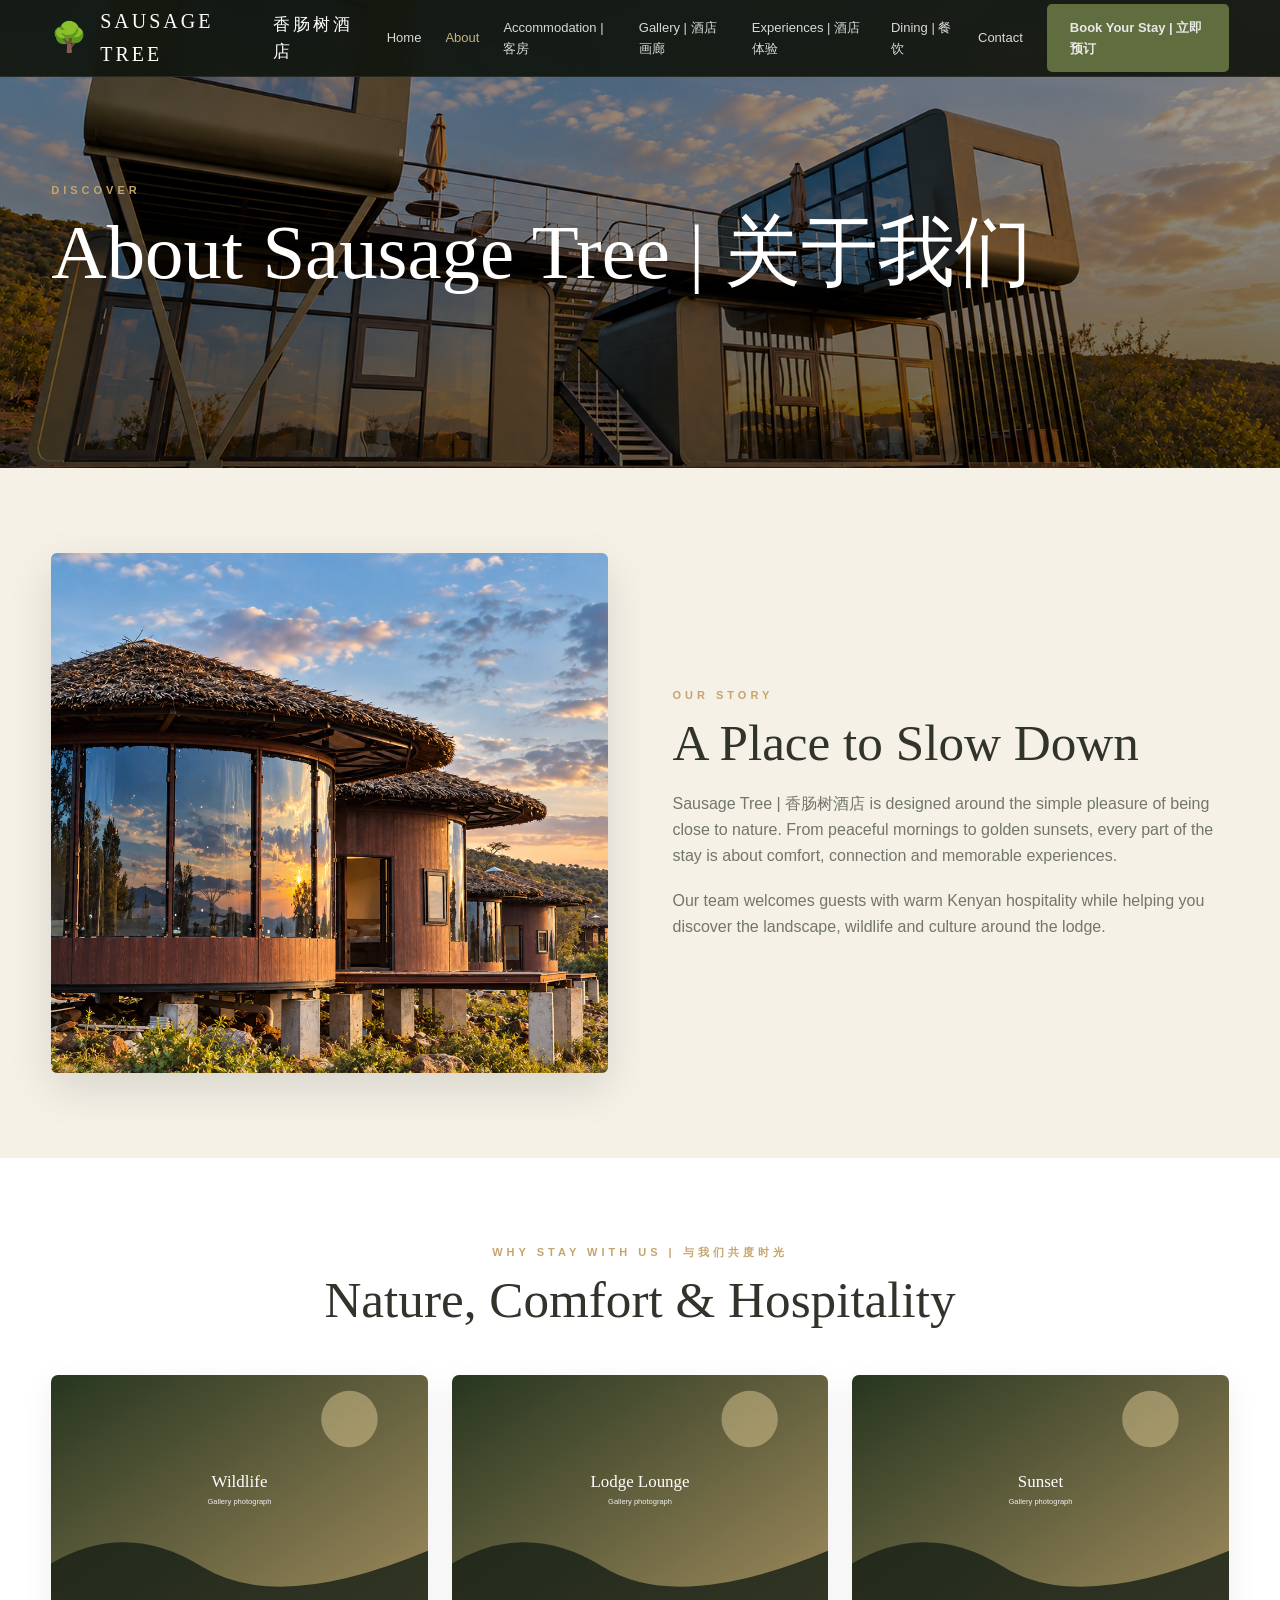
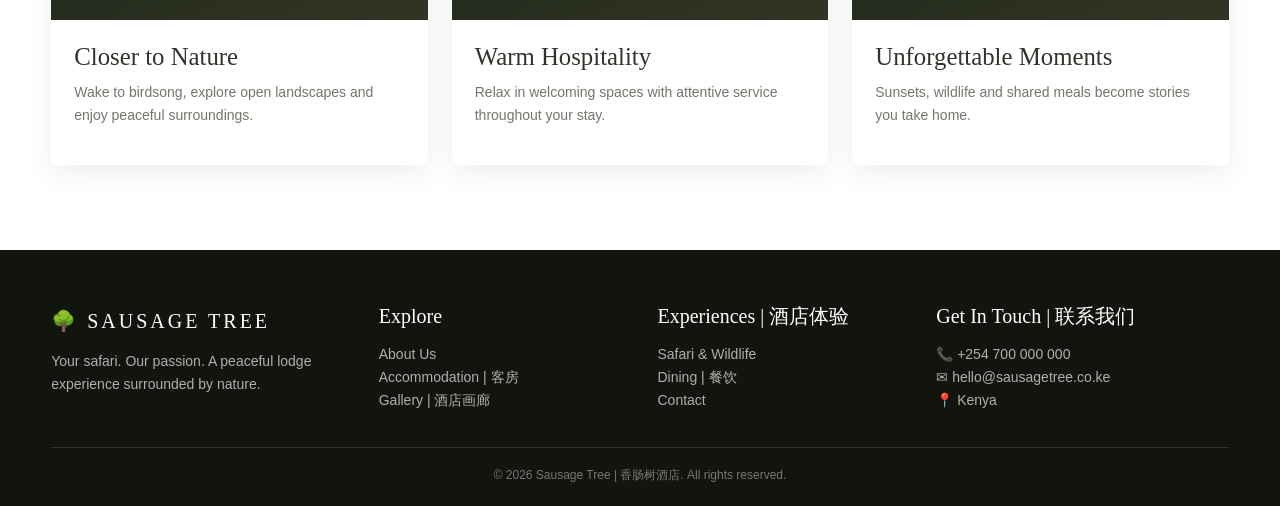
==== about.html @ 6ffd8713 "Add files via upload" ====
<!DOCTYPE html><html lang="en" xmlns="http://www.w3.org/1999/xhtml"><head><meta charset="UTF-8"><meta name="viewport" content="width=device-width, initial-scale=1.0">
<title>About | Sausage Tree | 香肠树酒店</title><meta name="description" content="Sausage Tree | 香肠树酒店 — nature, comfort, wildlife and unforgettable African experiences.">
<link rel="stylesheet" href="assets/css/style.css"></head><body><header><div class="container nav"><a class="logo" href="index.html"><span class="logo-mark">🌳</span> SAUSAGE TREE <small>香肠树酒店</small></a><button class="menu">☰</button><nav class="nav-links"><a class="" href="index.html">Home</a><a class="active" href="about.html">About</a><a class="" href="accommodation.html">Accommodation | 客房</a><a class="" href="gallery.html">Gallery | 酒店画廊</a><a class="" href="experiences.html">Experiences | 酒店体验</a><a class="" href="dining.html">Dining | 餐饮</a><a class="" href="contact.html">Contact</a><a class="btn" href="contact.html">Book Your Stay | 立即预订</a></nav></div></header><main><section class="page-hero"><div class="container"><div class="kicker">Discover</div><h1>About Sausage Tree | 关于我们</h1></div></section>
<section class="section"><div class="container two-col"><div class="image-card"><img src="assets/images/about/about.png" alt="About Sausage Tree | 关于我们"></div><div><div class="kicker">Our Story</div><h2>A Place to Slow Down</h2><p style="margin:18px 0">Sausage Tree | 香肠树酒店 is designed around the simple pleasure of being close to nature. From peaceful mornings to golden sunsets, every part of the stay is about comfort, connection and memorable experiences.</p><p>Our team welcomes guests with warm Kenyan hospitality while helping you discover the landscape, wildlife and culture around the lodge.</p></div></div></section>
<section class="section intro"><div class="container"><div class="section-title"><div class="kicker">Why Stay With Us | 与我们共度时光</div><h2>Nature, Comfort & Hospitality</h2></div><div class="cards"><div class="card"><img src="assets/images/gallery/wildlife.svg"><div class="card-body"><h3>Closer to Nature</h3><p>Wake to birdsong, explore open landscapes and enjoy peaceful surroundings.</p></div></div><div class="card"><img src="assets/images/gallery/lounge.svg"><div class="card-body"><h3>Warm Hospitality</h3><p>Relax in welcoming spaces with attentive service throughout your stay.</p></div></div><div class="card"><img src="assets/images/gallery/sunset.svg"><div class="card-body"><h3>Unforgettable Moments</h3><p>Sunsets, wildlife and shared meals become stories you take home.</p></div></div></div></div></section></main><footer><div class="container footer-grid">
<div><div class="logo">🌳 SAUSAGE TREE</div><p style="margin-top:12px">Your safari. Our passion. A peaceful lodge experience surrounded by nature.</p></div>
<div><h3>Explore</h3><p><a href="about.html">About Us</a></p><p><a href="accommodation.html">Accommodation | 客房</a></p><p><a href="gallery.html">Gallery | 酒店画廊</a></p></div>
<div><h3>Experiences | 酒店体验</h3><p><a href="experiences.html">Safari & Wildlife</a></p><p><a href="dining.html">Dining | 餐饮</a></p><p><a href="contact.html">Contact</a></p></div>
<div><h3>Get In Touch | 联系我们</h3><p>📞 +254 700 000 000</p><p>✉ hello@sausagetree.co.ke</p><p>📍 Kenya</p></div>
</div><div class="container footer-bottom">© 2026 Sausage Tree | 香肠树酒店. All rights reserved.</div></footer>
<div class="lightbox"><span class="close">&times;</span><img src="" alt="Gallery | 酒店画廊 image"></div>
<script src="assets/js/main.js"></script></body></html>
---- assets/css/style.css ----
:root{
  --green:#1d2818;--green2:#2f3d22;--olive:#697743;--cream:#f5f1e7;
  --sand:#d9c9a7;--gold:#c5a46d;--dark:#11150e;--white:#fff;
  --text:#30342b;--muted:#72766b;--shadow:0 15px 45px rgba(0,0,0,.12);
  --serif:"Georgia","Times New Roman",serif;
  --sans:Arial,"Noto Sans","Noto Sans SC","Microsoft YaHei",Helvetica,sans-serif;
}
*{box-sizing:border-box;margin:0;padding:0}
html{scroll-behavior:smooth}
body{font-family:var(--sans);color:var(--text);background:var(--cream);line-height:1.65}
img{display:block;width:100%;object-fit:cover}
a{text-decoration:none;color:inherit}
.container{width:min(1180px,92%);margin:auto}
.btn{display:inline-flex;align-items:center;gap:9px;padding:13px 23px;background:var(--olive);color:#fff;border-radius:5px;font-weight:700;transition:.25s}
.btn:hover{background:var(--green2);transform:translateY(-2px)}
.btn-outline{background:transparent;border:1px solid rgba(255,255,255,.7)}
.section{padding:85px 0}
.section-title{text-align:center;max-width:720px;margin:0 auto 45px}
.kicker{text-transform:uppercase;letter-spacing:4px;font-size:11px;color:var(--gold);font-weight:800;margin-bottom:10px}
h1,h2,h3,h4{font-family:var(--serif);font-weight:500;line-height:1.15}
h2{font-size:clamp(2rem,4vw,3.2rem)}
h3{font-size:1.55rem}
p{color:var(--muted)}
header{position:fixed;top:0;left:0;right:0;z-index:1000;background:rgba(17,21,14,.92);backdrop-filter:blur(10px);border-bottom:1px solid rgba(255,255,255,.08)}
.nav{height:76px;display:flex;align-items:center;justify-content:space-between;gap:25px}
.logo{color:#fff;font-family:var(--serif);font-size:20px;letter-spacing:3px;display:flex;align-items:center;gap:10px}
.logo-mark{font-size:29px}
.nav-links{display:flex;align-items:center;gap:24px;color:#eee;font-size:13px}
.nav-links a{opacity:.9}.nav-links a:hover,.nav-links a.active{color:#d8c58f}
.menu{display:none;background:none;border:0;color:white;font-size:28px}
.hero{min-height:92vh;padding-top:76px;display:flex;align-items:center;color:white;background:linear-gradient(90deg,rgba(10,14,8,.78),rgba(10,14,8,.18)),url("../images/hero/hero.png") center/cover}
.hero-content{max-width:700px;padding:100px 0}
.hero h1{font-size:clamp(3.2rem,7vw,6.5rem);margin:10px 0 18px}
.hero h1 span{display:block;font-size:.42em;letter-spacing:8px;text-transform:uppercase;font-family:var(--sans)}
.hero p{color:#f2eee5;max-width:610px;font-size:17px;margin-bottom:28px}
.hero-buttons{display:flex;gap:12px;flex-wrap:wrap}
.intro{background:#fff}
.two-col{display:grid;grid-template-columns:1fr 1fr;gap:65px;align-items:center}
.image-card{border-radius:6px;overflow:hidden;box-shadow:var(--shadow)}
.image-card img{height:520px}
.features{display:grid;grid-template-columns:repeat(4,1fr);gap:1px;margin-top:30px;border-top:1px solid #ddd}
.feature{padding:20px 8px;text-align:center;border-right:1px solid #ddd}
.feature:last-child{border:0}.feature strong{display:block;font-size:12px;margin-top:5px}
.cards{display:grid;grid-template-columns:repeat(3,1fr);gap:24px}
.card{background:#fff;border-radius:7px;overflow:hidden;box-shadow:0 8px 30px rgba(0,0,0,.07)}
.card img{height:245px}.card-body{padding:23px}.card-body p{font-size:14px;margin:9px 0 15px}
.gallery-section{background:var(--green);color:#fff}
.gallery-section p{color:#c8cbbb}
.gallery-grid{display:grid;grid-template-columns:repeat(4,1fr);grid-auto-rows:190px;gap:9px}
.gallery-grid a{overflow:hidden;border-radius:4px;position:relative}
.gallery-grid a:first-child{grid-column:span 2;grid-row:span 2}
.gallery-grid a:nth-child(5){grid-column:span 2}
.gallery-grid img{height:100%;transition:.4s}.gallery-grid a:hover img{transform:scale(1.06)}
.experiences{background:#fff}
.experience-grid{display:grid;grid-template-columns:repeat(6,1fr);gap:18px;text-align:center}
.experience{padding:20px 8px}.experience .icon{font-size:28px}.experience h4{font-family:var(--sans);font-size:13px;margin-top:8px}
.cta{padding:90px 0;color:white;text-align:center;background:linear-gradient(rgba(17,21,14,.75),rgba(17,21,14,.75)),url("../images/experiences/experience-hero.svg") center/cover}
.cta p{color:#ddd;margin:15px auto 25px;max-width:650px}
.page-hero{height:52vh;padding-top:76px;color:#fff;display:flex;align-items:end;padding-bottom:65px;background:linear-gradient(rgba(0,0,0,.35),rgba(0,0,0,.6)),url("../images/hero/about1.png") center/cover}
.page-hero h1{font-size:clamp(2.8rem,6vw,5rem)}
.gallery-page{background:#11150e}
.gallery-page .section-title h2{color:#fff}.gallery-page .section-title p{color:#bbb}
.gallery-full{display:grid;grid-template-columns:repeat(3,1fr);gap:12px}
.gallery-full a{height:300px;overflow:hidden}.gallery-full img{height:100%;transition:.35s}.gallery-full a:hover img{transform:scale(1.05)}
.contact-grid{display:grid;grid-template-columns:1fr 1fr;gap:45px}
.contact-box{background:#fff;padding:32px;border-radius:7px;box-shadow:var(--shadow)}
.form-grid{display:grid;grid-template-columns:1fr 1fr;gap:15px}
input,select,textarea{width:100%;padding:13px;border:1px solid #ddd;border-radius:4px;font:inherit;background:#faf9f5}
textarea{min-height:130px;resize:vertical}.full{grid-column:1/-1}
footer{background:#11150e;color:#ddd;padding:55px 0 20px}
.footer-grid{display:grid;grid-template-columns:1.2fr 1fr 1fr 1.2fr;gap:35px}
footer p,footer a{color:#aeb2a6;font-size:14px}footer h3{color:white;margin-bottom:15px;font-size:20px}
.footer-bottom{border-top:1px solid #31362c;margin-top:35px;padding-top:18px;text-align:center;font-size:12px;color:#777}
.lightbox{position:fixed;inset:0;background:rgba(0,0,0,.94);display:none;align-items:center;justify-content:center;z-index:2000;padding:30px}
.lightbox.show{display:flex}.lightbox img{max-width:92vw;max-height:88vh;width:auto}.close{position:absolute;right:25px;top:15px;color:#fff;font-size:40px;cursor:pointer}
.map{min-height:330px;background:#dce3d3;display:flex;align-items:center;justify-content:center;color:#52604a;border-radius:7px}

.map-section {
    margin-top: 40px;
}

.map-section h3 {
    margin-bottom: 8px;
    color: var(--green);
    font-family: var(--serif);
}

.map-section > p {
    margin-bottom: 18px;
    color: var(--muted);
}
@media(max-width:850px){
 .nav-links{display:none;position:absolute;top:76px;left:0;right:0;background:var(--dark);padding:20px;flex-direction:column;align-items:flex-start}
 .nav-links.open{display:flex}.menu{display:block}
 .two-col,.contact-grid{grid-template-columns:1fr;gap:35px}.cards{grid-template-columns:1fr 1fr}
 .gallery-grid{grid-template-columns:1fr 1fr}.experience-grid{grid-template-columns:repeat(3,1fr)}
 .footer-grid{grid-template-columns:1fr 1fr}
}
@media(max-width:560px){
 .section{padding:60px 0}.hero{min-height:85vh}.hero-content{padding:65px 0}
 .cards,.gallery-full{grid-template-columns:1fr}.gallery-grid{grid-template-columns:1fr 1fr;grid-auto-rows:150px}
 .gallery-grid a:first-child{grid-column:span 2}.gallery-grid a:nth-child(5){grid-column:span 1}
 .experience-grid{grid-template-columns:repeat(2,1fr)}.features{grid-template-columns:1fr 1fr}
 .footer-grid{grid-template-columns:1fr}.form-grid{grid-template-columns:1fr}.full{grid-column:auto}
}
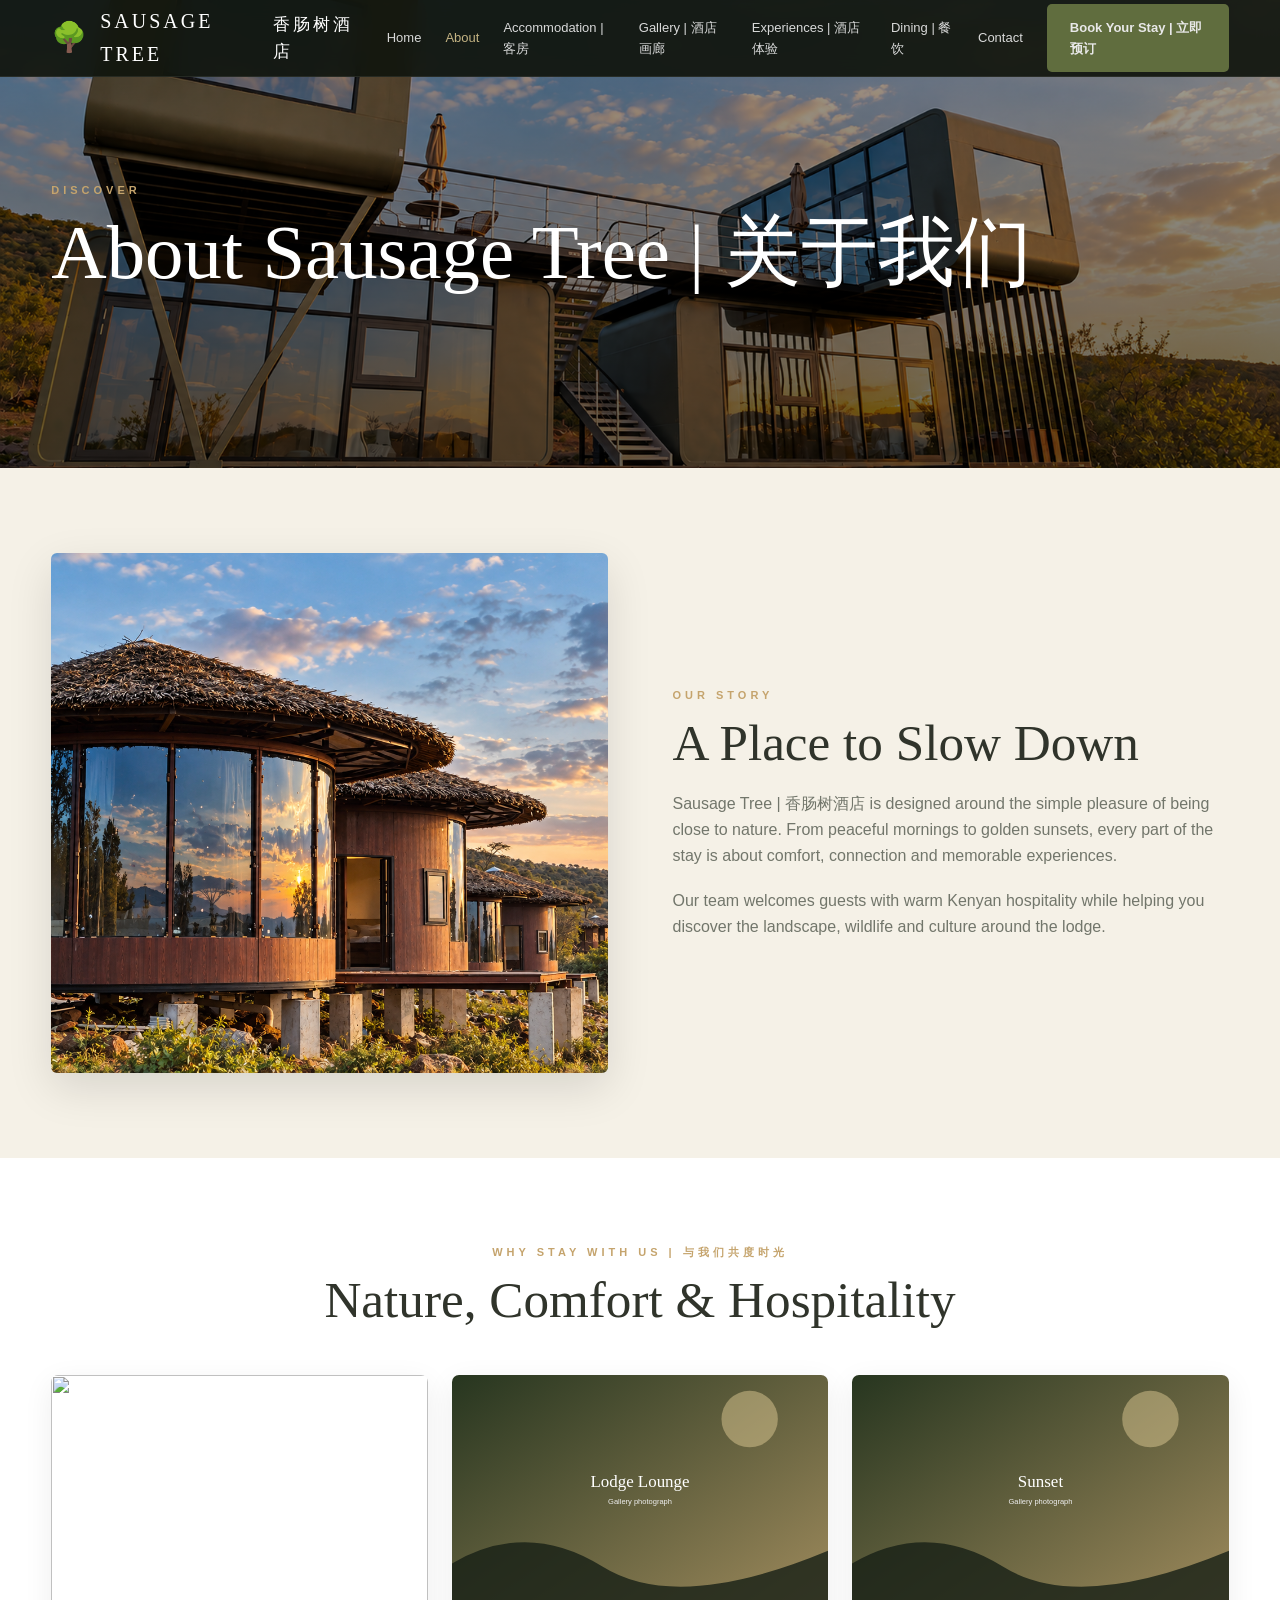
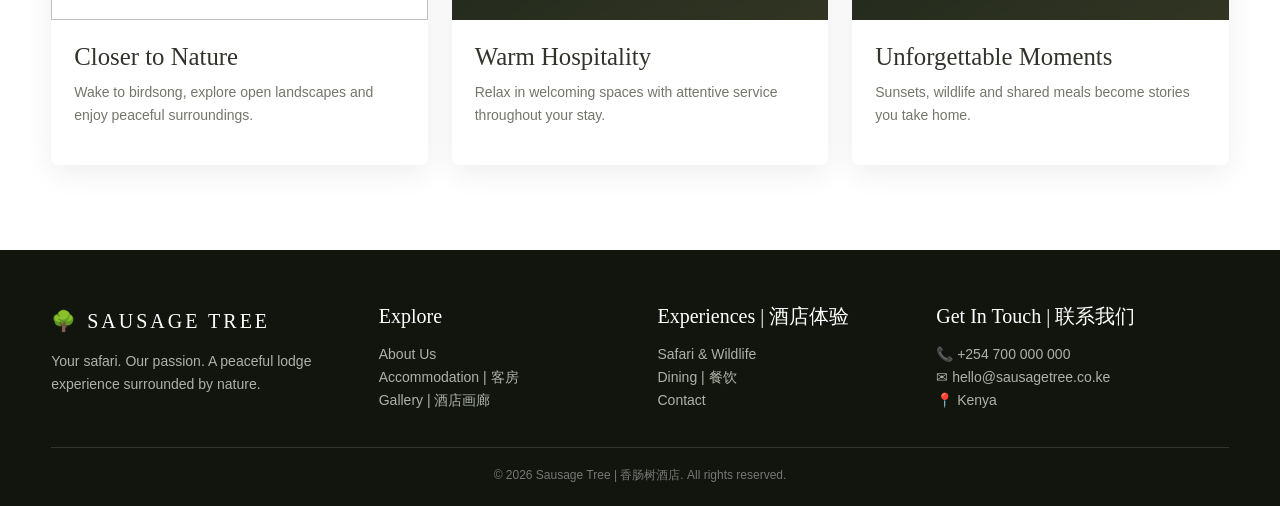
==== commit c6797d19: "Add introductory section on nature and hospitality Added introductory section about staying at Sausa" ====
--- a/about.html
+++ b/about.html
@@ -2,11 +2,11 @@
 <title>About | Sausage Tree | 香肠树酒店</title><meta name="description" content="Sausage Tree | 香肠树酒店 — nature, comfort, wildlife and unforgettable African experiences.">
 <link rel="stylesheet" href="assets/css/style.css"></head><body><header><div class="container nav"><a class="logo" href="index.html"><span class="logo-mark">🌳</span> SAUSAGE TREE <small>香肠树酒店</small></a><button class="menu">☰</button><nav class="nav-links"><a class="" href="index.html">Home</a><a class="active" href="about.html">About</a><a class="" href="accommodation.html">Accommodation | 客房</a><a class="" href="gallery.html">Gallery | 酒店画廊</a><a class="" href="experiences.html">Experiences | 酒店体验</a><a class="" href="dining.html">Dining | 餐饮</a><a class="" href="contact.html">Contact</a><a class="btn" href="contact.html">Book Your Stay | 立即预订</a></nav></div></header><main><section class="page-hero"><div class="container"><div class="kicker">Discover</div><h1>About Sausage Tree | 关于我们</h1></div></section>
 <section class="section"><div class="container two-col"><div class="image-card"><img src="assets/images/about/about.png" alt="About Sausage Tree | 关于我们"></div><div><div class="kicker">Our Story</div><h2>A Place to Slow Down</h2><p style="margin:18px 0">Sausage Tree | 香肠树酒店 is designed around the simple pleasure of being close to nature. From peaceful mornings to golden sunsets, every part of the stay is about comfort, connection and memorable experiences.</p><p>Our team welcomes guests with warm Kenyan hospitality while helping you discover the landscape, wildlife and culture around the lodge.</p></div></div></section>
-<section class="section intro"><div class="container"><div class="section-title"><div class="kicker">Why Stay With Us | 与我们共度时光</div><h2>Nature, Comfort & Hospitality</h2></div><div class="cards"><div class="card"><img src="assets/images/gallery/wildlife.svg"><div class="card-body"><h3>Closer to Nature</h3><p>Wake to birdsong, explore open landscapes and enjoy peaceful surroundings.</p></div></div><div class="card"><img src="assets/images/gallery/lounge.svg"><div class="card-body"><h3>Warm Hospitality</h3><p>Relax in welcoming spaces with attentive service throughout your stay.</p></div></div><div class="card"><img src="assets/images/gallery/sunset.svg"><div class="card-body"><h3>Unforgettable Moments</h3><p>Sunsets, wildlife and shared meals become stories you take home.</p></div></div></div></div></section></main><footer><div class="container footer-grid">
+<section class="section intro"><div class="container"><div class="section-title"><div class="kicker">Why Stay With Us | 与我们共度时光</div><h2>Nature, Comfort & Hospitality</h2></div><div class="cards"><div class="card"><img src="assets/images/gallery/wildlife.png"><div class="card-body"><h3>Closer to Nature</h3><p>Wake to birdsong, explore open landscapes and enjoy peaceful surroundings.</p></div></div><div class="card"><img src="assets/images/gallery/lounge.svg"><div class="card-body"><h3>Warm Hospitality</h3><p>Relax in welcoming spaces with attentive service throughout your stay.</p></div></div><div class="card"><img src="assets/images/gallery/sunset.svg"><div class="card-body"><h3>Unforgettable Moments</h3><p>Sunsets, wildlife and shared meals become stories you take home.</p></div></div></div></div></section></main><footer><div class="container footer-grid">
 <div><div class="logo">🌳 SAUSAGE TREE</div><p style="margin-top:12px">Your safari. Our passion. A peaceful lodge experience surrounded by nature.</p></div>
 <div><h3>Explore</h3><p><a href="about.html">About Us</a></p><p><a href="accommodation.html">Accommodation | 客房</a></p><p><a href="gallery.html">Gallery | 酒店画廊</a></p></div>
 <div><h3>Experiences | 酒店体验</h3><p><a href="experiences.html">Safari & Wildlife</a></p><p><a href="dining.html">Dining | 餐饮</a></p><p><a href="contact.html">Contact</a></p></div>
 <div><h3>Get In Touch | 联系我们</h3><p>📞 +254 700 000 000</p><p>✉ hello@sausagetree.co.ke</p><p>📍 Kenya</p></div>
 </div><div class="container footer-bottom">© 2026 Sausage Tree | 香肠树酒店. All rights reserved.</div></footer>
 <div class="lightbox"><span class="close">&times;</span><img src="" alt="Gallery | 酒店画廊 image"></div>
-<script src="assets/js/main.js"></script></body></html>+<script src="assets/js/main.js"></script></body></html>
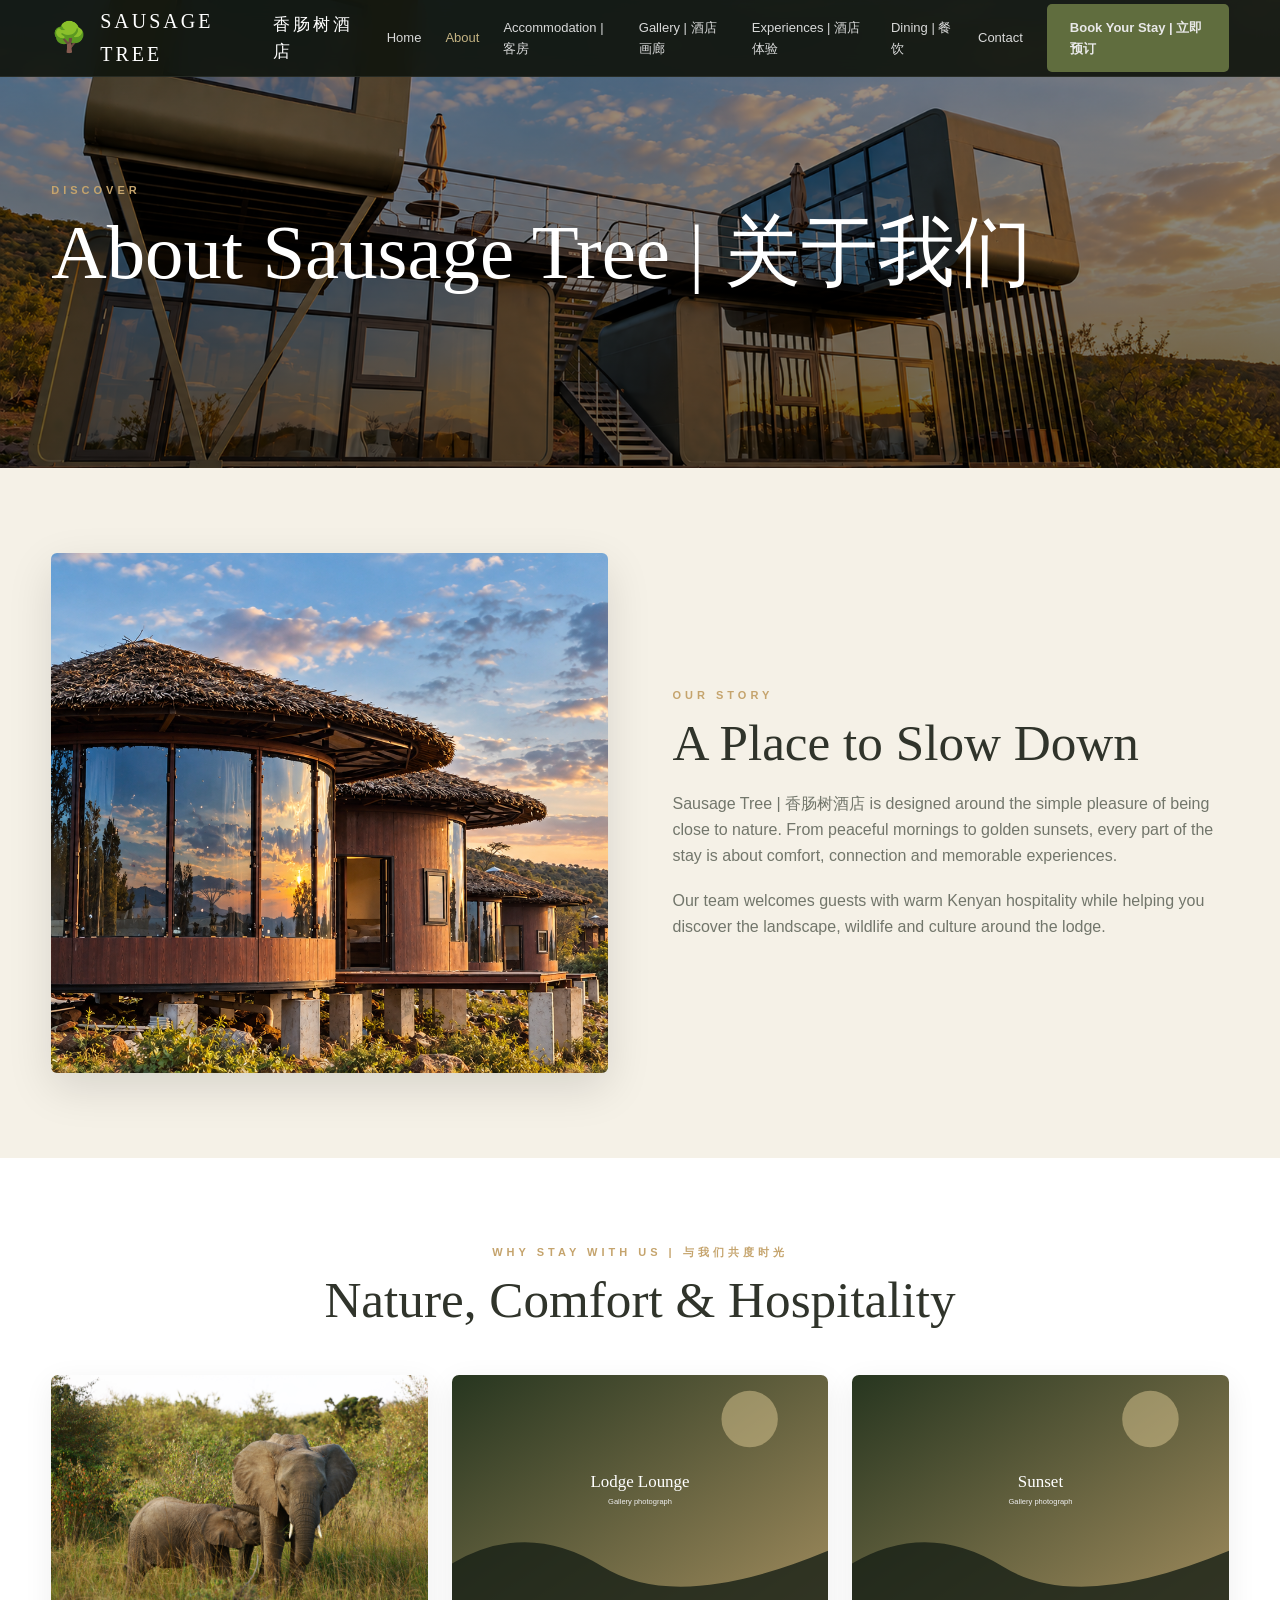
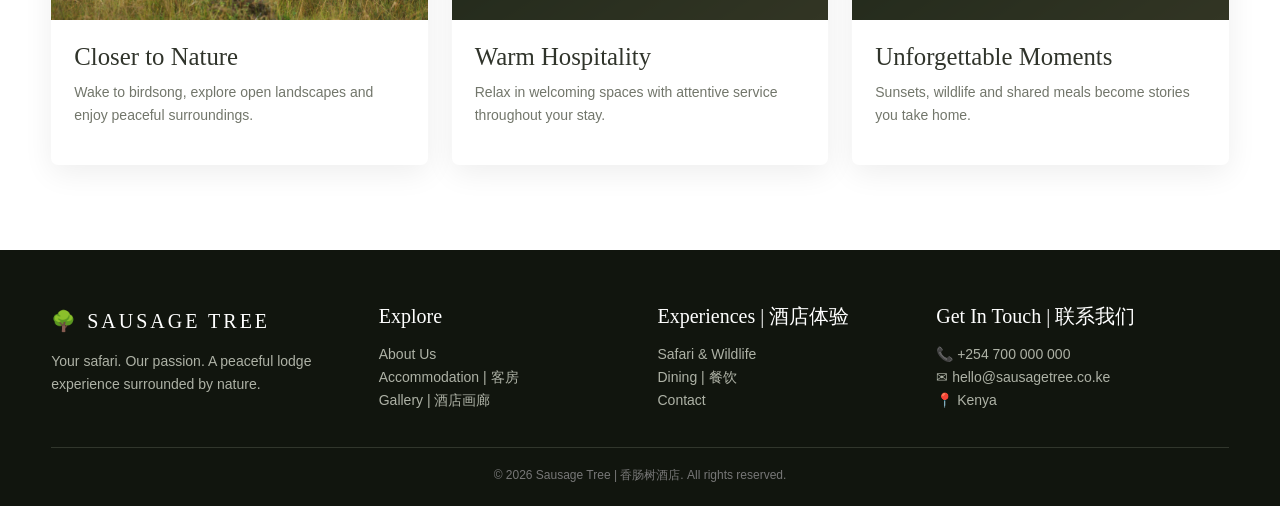
==== commit ec79c503: "Refactor 'Why Stay With Us' section with images Updated the 'Why Stay With Us' section to include im" ====
--- a/about.html
+++ b/about.html
@@ -2,7 +2,7 @@
 <title>About | Sausage Tree | 香肠树酒店</title><meta name="description" content="Sausage Tree | 香肠树酒店 — nature, comfort, wildlife and unforgettable African experiences.">
 <link rel="stylesheet" href="assets/css/style.css"></head><body><header><div class="container nav"><a class="logo" href="index.html"><span class="logo-mark">🌳</span> SAUSAGE TREE <small>香肠树酒店</small></a><button class="menu">☰</button><nav class="nav-links"><a class="" href="index.html">Home</a><a class="active" href="about.html">About</a><a class="" href="accommodation.html">Accommodation | 客房</a><a class="" href="gallery.html">Gallery | 酒店画廊</a><a class="" href="experiences.html">Experiences | 酒店体验</a><a class="" href="dining.html">Dining | 餐饮</a><a class="" href="contact.html">Contact</a><a class="btn" href="contact.html">Book Your Stay | 立即预订</a></nav></div></header><main><section class="page-hero"><div class="container"><div class="kicker">Discover</div><h1>About Sausage Tree | 关于我们</h1></div></section>
 <section class="section"><div class="container two-col"><div class="image-card"><img src="assets/images/about/about.png" alt="About Sausage Tree | 关于我们"></div><div><div class="kicker">Our Story</div><h2>A Place to Slow Down</h2><p style="margin:18px 0">Sausage Tree | 香肠树酒店 is designed around the simple pleasure of being close to nature. From peaceful mornings to golden sunsets, every part of the stay is about comfort, connection and memorable experiences.</p><p>Our team welcomes guests with warm Kenyan hospitality while helping you discover the landscape, wildlife and culture around the lodge.</p></div></div></section>
-<section class="section intro"><div class="container"><div class="section-title"><div class="kicker">Why Stay With Us | 与我们共度时光</div><h2>Nature, Comfort & Hospitality</h2></div><div class="cards"><div class="card"><img src="assets/images/gallery/wildlife.png"><div class="card-body"><h3>Closer to Nature</h3><p>Wake to birdsong, explore open landscapes and enjoy peaceful surroundings.</p></div></div><div class="card"><img src="assets/images/gallery/lounge.svg"><div class="card-body"><h3>Warm Hospitality</h3><p>Relax in welcoming spaces with attentive service throughout your stay.</p></div></div><div class="card"><img src="assets/images/gallery/sunset.svg"><div class="card-body"><h3>Unforgettable Moments</h3><p>Sunsets, wildlife and shared meals become stories you take home.</p></div></div></div></div></section></main><footer><div class="container footer-grid">
+<section class="section intro"><div class="container"><div class="section-title"><div class="kicker">Why Stay With Us | 与我们共度时光</div><h2>Nature, Comfort & Hospitality</h2></div><div class="cards"><div class="card"><img src="assets/images/gallery/wildlife.JPG"><div class="card-body"><h3>Closer to Nature</h3><p>Wake to birdsong, explore open landscapes and enjoy peaceful surroundings.</p></div></div><div class="card"><img src="assets/images/gallery/lounge.svg"><div class="card-body"><h3>Warm Hospitality</h3><p>Relax in welcoming spaces with attentive service throughout your stay.</p></div></div><div class="card"><img src="assets/images/gallery/sunset.svg"><div class="card-body"><h3>Unforgettable Moments</h3><p>Sunsets, wildlife and shared meals become stories you take home.</p></div></div></div></div></section></main><footer><div class="container footer-grid">
 <div><div class="logo">🌳 SAUSAGE TREE</div><p style="margin-top:12px">Your safari. Our passion. A peaceful lodge experience surrounded by nature.</p></div>
 <div><h3>Explore</h3><p><a href="about.html">About Us</a></p><p><a href="accommodation.html">Accommodation | 客房</a></p><p><a href="gallery.html">Gallery | 酒店画廊</a></p></div>
 <div><h3>Experiences | 酒店体验</h3><p><a href="experiences.html">Safari & Wildlife</a></p><p><a href="dining.html">Dining | 餐饮</a></p><p><a href="contact.html">Contact</a></p></div>
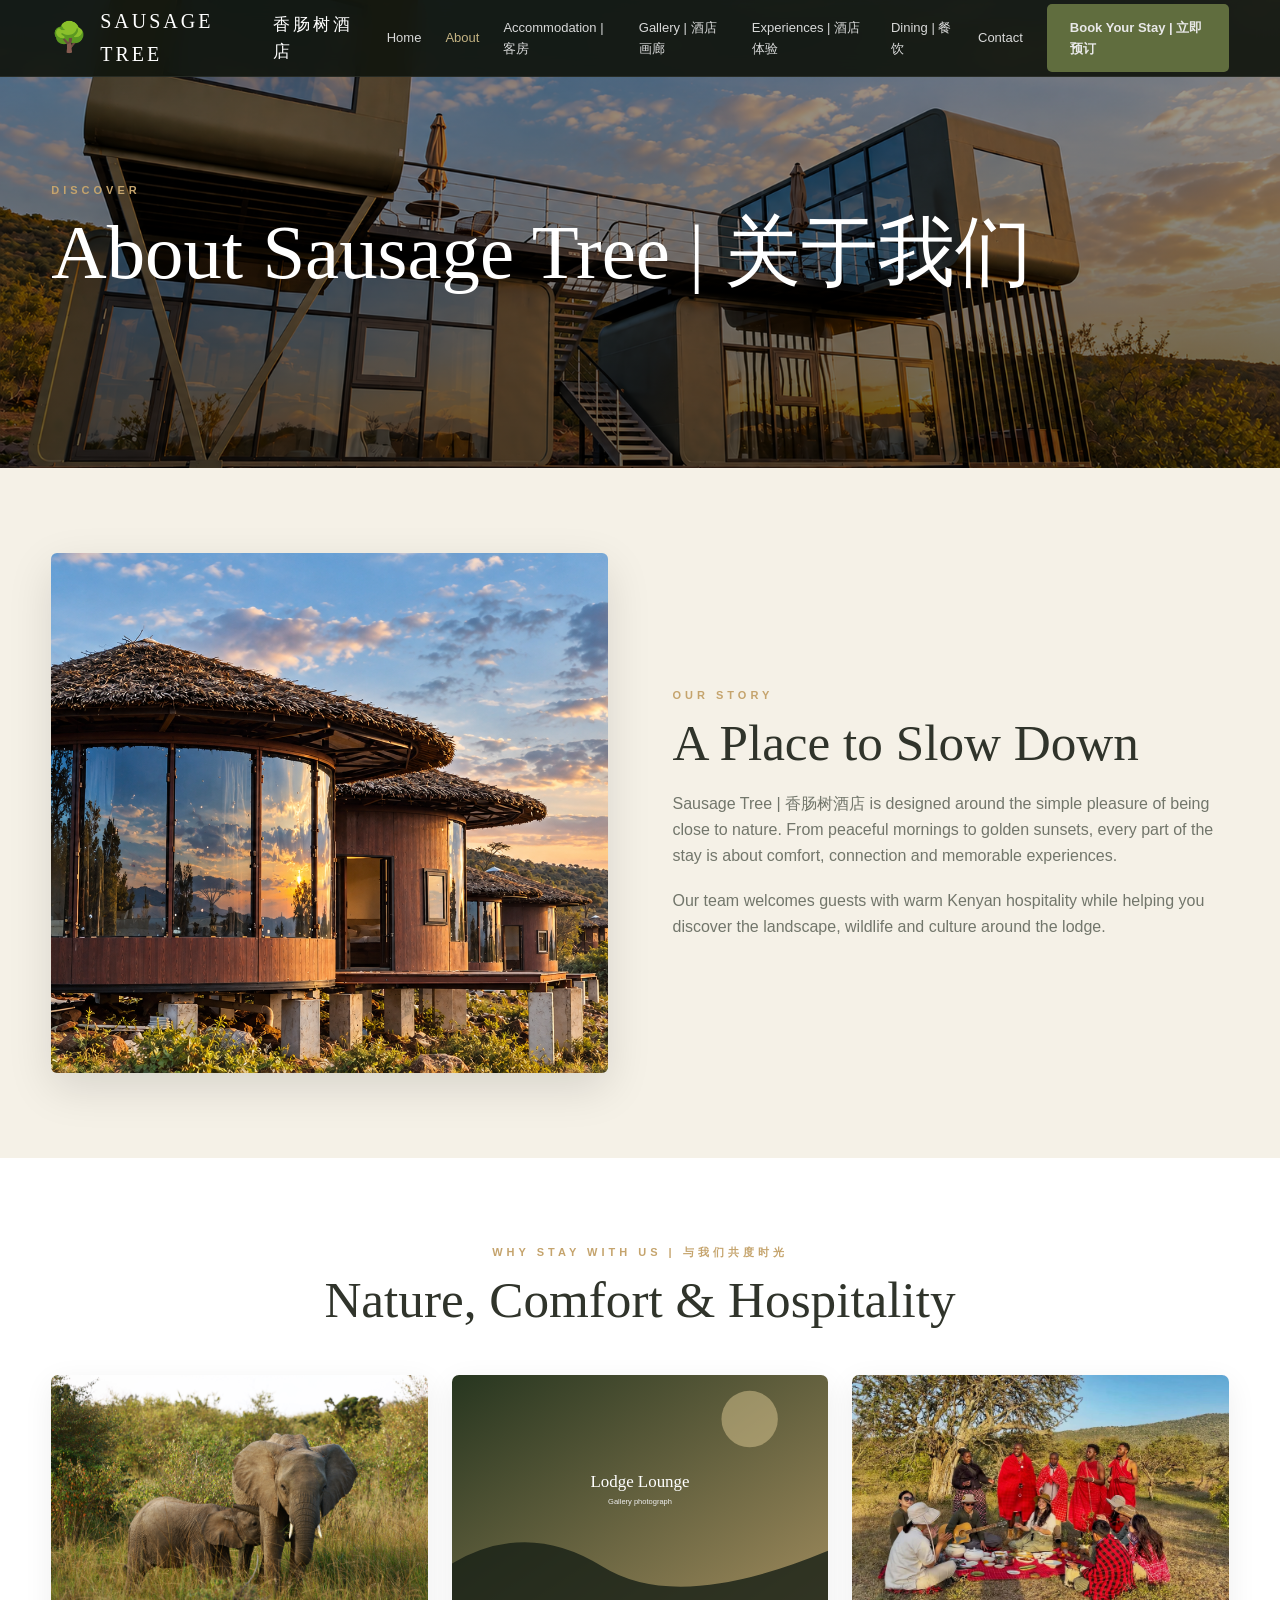
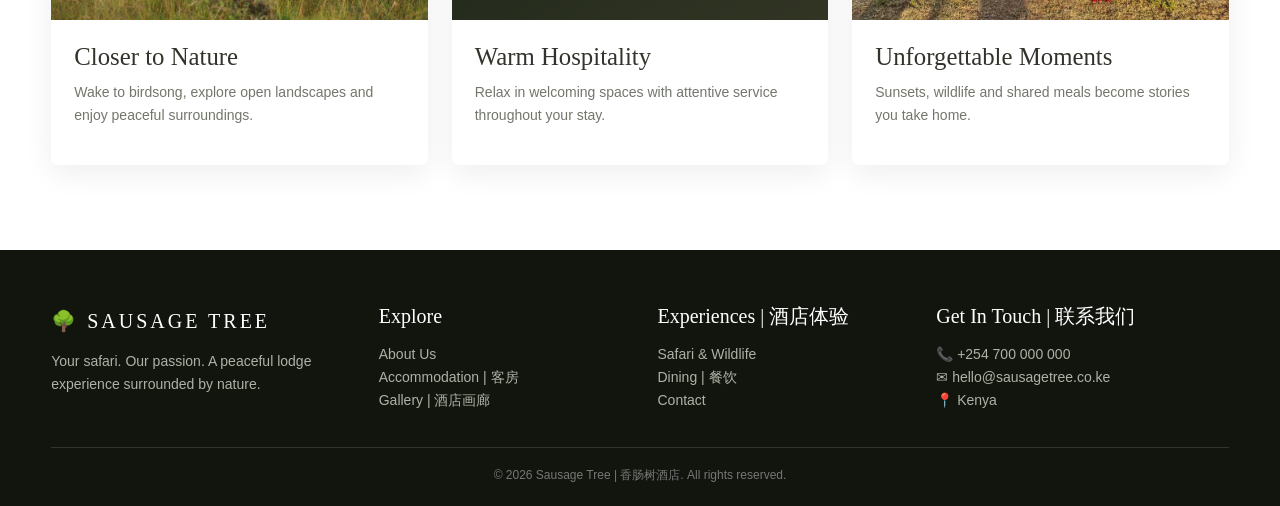
==== commit 05482041: "Remove duplicate section in about.html Removed duplicate 'Why Stay With Us' section in footer." ====
--- a/about.html
+++ b/about.html
@@ -2,7 +2,7 @@
 <title>About | Sausage Tree | 香肠树酒店</title><meta name="description" content="Sausage Tree | 香肠树酒店 — nature, comfort, wildlife and unforgettable African experiences.">
 <link rel="stylesheet" href="assets/css/style.css"></head><body><header><div class="container nav"><a class="logo" href="index.html"><span class="logo-mark">🌳</span> SAUSAGE TREE <small>香肠树酒店</small></a><button class="menu">☰</button><nav class="nav-links"><a class="" href="index.html">Home</a><a class="active" href="about.html">About</a><a class="" href="accommodation.html">Accommodation | 客房</a><a class="" href="gallery.html">Gallery | 酒店画廊</a><a class="" href="experiences.html">Experiences | 酒店体验</a><a class="" href="dining.html">Dining | 餐饮</a><a class="" href="contact.html">Contact</a><a class="btn" href="contact.html">Book Your Stay | 立即预订</a></nav></div></header><main><section class="page-hero"><div class="container"><div class="kicker">Discover</div><h1>About Sausage Tree | 关于我们</h1></div></section>
 <section class="section"><div class="container two-col"><div class="image-card"><img src="assets/images/about/about.png" alt="About Sausage Tree | 关于我们"></div><div><div class="kicker">Our Story</div><h2>A Place to Slow Down</h2><p style="margin:18px 0">Sausage Tree | 香肠树酒店 is designed around the simple pleasure of being close to nature. From peaceful mornings to golden sunsets, every part of the stay is about comfort, connection and memorable experiences.</p><p>Our team welcomes guests with warm Kenyan hospitality while helping you discover the landscape, wildlife and culture around the lodge.</p></div></div></section>
-<section class="section intro"><div class="container"><div class="section-title"><div class="kicker">Why Stay With Us | 与我们共度时光</div><h2>Nature, Comfort & Hospitality</h2></div><div class="cards"><div class="card"><img src="assets/images/gallery/wildlife.JPG"><div class="card-body"><h3>Closer to Nature</h3><p>Wake to birdsong, explore open landscapes and enjoy peaceful surroundings.</p></div></div><div class="card"><img src="assets/images/gallery/lounge.svg"><div class="card-body"><h3>Warm Hospitality</h3><p>Relax in welcoming spaces with attentive service throughout your stay.</p></div></div><div class="card"><img src="assets/images/gallery/sunset.svg"><div class="card-body"><h3>Unforgettable Moments</h3><p>Sunsets, wildlife and shared meals become stories you take home.</p></div></div></div></div></section></main><footer><div class="container footer-grid">
+<section class="section intro"><div class="container"><div class="section-title"><div class="kicker">Why Stay With Us | 与我们共度时光</div><h2>Nature, Comfort & Hospitality</h2></div><div class="cards"><div class="card"><img src="assets/images/gallery/wildlife.JPG"><div class="card-body"><h3>Closer to Nature</h3><p>Wake to birdsong, explore open landscapes and enjoy peaceful surroundings.</p></div></div><div class="card"><img src="assets/images/gallery/lounge.svg"><div class="card-body"><h3>Warm Hospitality</h3><p>Relax in welcoming spaces with attentive service throughout your stay.</p></div></div><div class="card"><img src="assets/images/gallery/sunset.JPG"><div class="card-body"><h3>Unforgettable Moments</h3><p>Sunsets, wildlife and shared meals become stories you take home.</p></div></div></div></div></section></main><footer><div class="container footer-grid">
 <div><div class="logo">🌳 SAUSAGE TREE</div><p style="margin-top:12px">Your safari. Our passion. A peaceful lodge experience surrounded by nature.</p></div>
 <div><h3>Explore</h3><p><a href="about.html">About Us</a></p><p><a href="accommodation.html">Accommodation | 客房</a></p><p><a href="gallery.html">Gallery | 酒店画廊</a></p></div>
 <div><h3>Experiences | 酒店体验</h3><p><a href="experiences.html">Safari & Wildlife</a></p><p><a href="dining.html">Dining | 餐饮</a></p><p><a href="contact.html">Contact</a></p></div>
